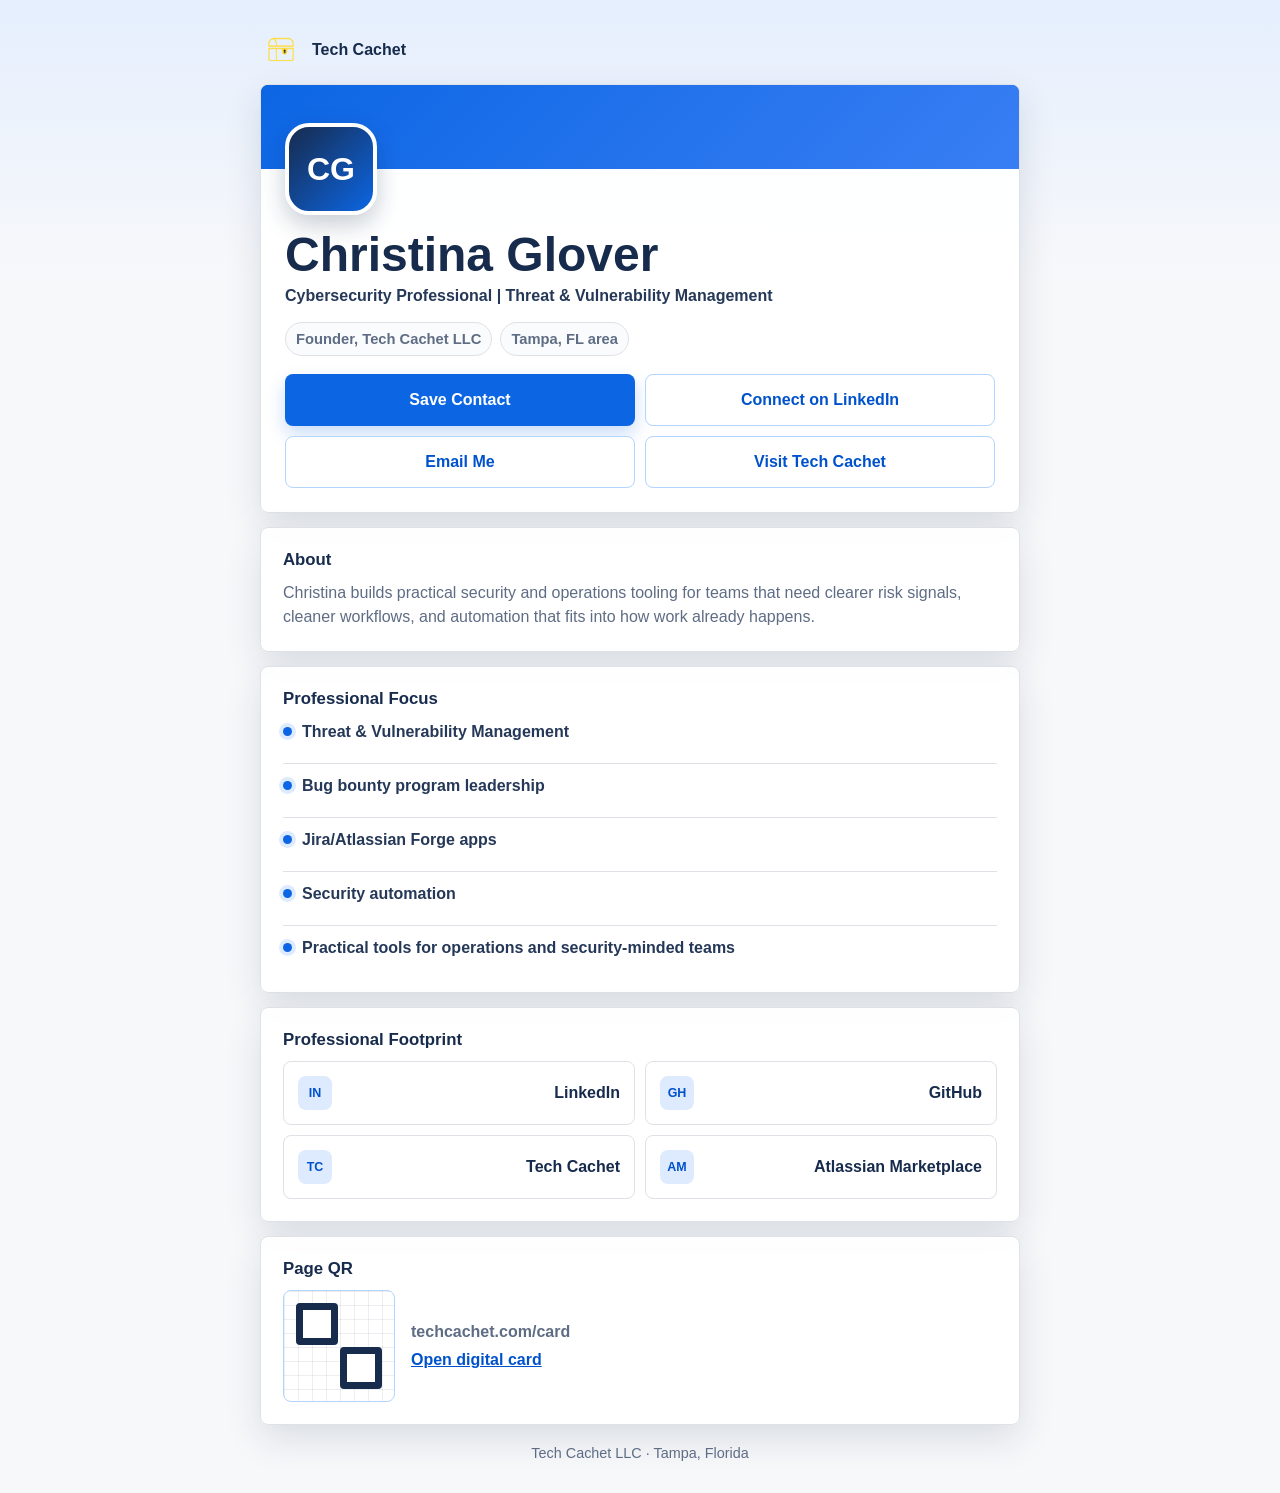
==== card/index.html @ 9b4053a7 "Add digital business card page" ====
<!DOCTYPE html>
<html lang="en">
<head>
<meta charset="UTF-8">
<meta name="viewport" content="width=device-width, initial-scale=1.0, viewport-fit=cover">
<meta name="description" content="Digital business card for Christina Glover, Cybersecurity Professional and Founder of Tech Cachet LLC in the Tampa, FL area. Save contact details, connect on LinkedIn, and explore Tech Cachet.">
<meta name="theme-color" content="#0c66e4">
<link rel="canonical" href="https://techcachet.com/card/">
<link rel="icon" href="/assets/favicon.png" type="image/png" sizes="32x32">
<link rel="icon" href="/assets/favicon-48.png" type="image/png" sizes="48x48">
<link rel="apple-touch-icon" href="/assets/apple-touch-icon.png" sizes="180x180">
<title>Christina Glover | Tech Cachet Digital Card</title>
<style>
:root{
  --bg:#f7f8fa;
  --surface:#ffffff;
  --surface-blue:#f1f7ff;
  --text:#172b4d;
  --muted:#5e6c84;
  --blue:#0c66e4;
  --blue-dark:#0052cc;
  --blue-soft:#deebff;
  --border:#dfe1e6;
  --shadow:0 14px 36px rgba(9,30,66,0.12);
  --radius:8px;
  --max:760px;
}

*{box-sizing:border-box}

html{min-height:100%;background:var(--bg)}

body{
  margin:0;
  min-height:100%;
  font-family:-apple-system,BlinkMacSystemFont,"Segoe UI",Roboto,Helvetica,Arial,sans-serif;
  color:var(--text);
  background:
    linear-gradient(180deg,rgba(222,235,255,0.72) 0,rgba(247,248,250,0) 280px),
    var(--bg);
  line-height:1.5;
  padding:
    max(18px, env(safe-area-inset-top))
    max(16px, env(safe-area-inset-right))
    max(28px, env(safe-area-inset-bottom))
    max(16px, env(safe-area-inset-left));
}

a{color:inherit}

.page{
  width:min(100%,var(--max));
  margin:0 auto;
}

.brand-link{
  display:inline-flex;
  align-items:center;
  gap:10px;
  min-height:44px;
  margin:0 0 12px;
  color:var(--text);
  text-decoration:none;
  font-weight:700;
}

.brand-link img{
  width:42px;
  height:42px;
  object-fit:contain;
}

.brand-link:focus-visible,
.button:focus-visible,
.link-card:focus-visible{
  outline:3px solid rgba(12,102,228,0.32);
  outline-offset:3px;
}

.profile-card,
.section-card{
  background:rgba(255,255,255,0.96);
  border:1px solid var(--border);
  border-radius:var(--radius);
  box-shadow:var(--shadow);
}

.profile-card{
  overflow:hidden;
}

.hero-band{
  height:84px;
  background:
    linear-gradient(135deg,rgba(12,102,228,0.98),rgba(64,130,246,0.86)),
    var(--blue);
}

.profile-body{
  padding:0 18px 20px;
}

.avatar{
  display:grid;
  place-items:center;
  width:92px;
  height:92px;
  margin-top:-46px;
  border:4px solid var(--surface);
  border-radius:24px;
  background:linear-gradient(135deg,#172b4d,#0c66e4);
  color:#fff;
  font-size:2rem;
  font-weight:800;
  letter-spacing:0;
  box-shadow:0 10px 24px rgba(9,30,66,0.22);
}

h1{
  margin:16px 0 4px;
  font-size:clamp(2rem,10vw,3rem);
  line-height:1.02;
  letter-spacing:0;
}

.title{
  margin:0;
  color:#253858;
  font-size:1rem;
  font-weight:700;
}

.meta{
  display:flex;
  flex-wrap:wrap;
  gap:8px;
  margin:14px 0 0;
  padding:0;
  list-style:none;
}

.meta li{
  display:inline-flex;
  align-items:center;
  min-height:32px;
  padding:5px 10px;
  border:1px solid var(--border);
  border-radius:999px;
  background:#fafbfc;
  color:var(--muted);
  font-size:0.92rem;
  font-weight:600;
}

.cta-list{
  display:grid;
  gap:10px;
  margin:18px 0 0;
}

.button{
  display:flex;
  align-items:center;
  justify-content:center;
  min-height:52px;
  padding:13px 16px;
  border:1px solid transparent;
  border-radius:var(--radius);
  text-decoration:none;
  font-weight:800;
  transition:background 0.16s ease,border-color 0.16s ease,color 0.16s ease,transform 0.16s ease,box-shadow 0.16s ease;
  touch-action:manipulation;
}

.button:hover,
.button:active{
  transform:translateY(-1px);
}

.button-primary{
  background:var(--blue);
  color:#fff;
  box-shadow:0 8px 18px rgba(12,102,228,0.22);
}

.button-primary:hover,
.button-primary:active{
  background:var(--blue-dark);
}

.button-secondary{
  background:#fff;
  border-color:#b3d4ff;
  color:var(--blue-dark);
}

.button-secondary:hover,
.button-secondary:active{
  background:var(--surface-blue);
  border-color:var(--blue);
}

.section-card{
  margin-top:14px;
  padding:18px;
}

.section-card h2{
  margin:0 0 10px;
  font-size:1.05rem;
  line-height:1.25;
}

.section-card p{
  margin:0;
  color:var(--muted);
}

.focus-list{
  display:grid;
  gap:9px;
  margin:0;
  padding:0;
  list-style:none;
}

.focus-list li{
  display:flex;
  gap:10px;
  align-items:flex-start;
  padding:10px 0;
  border-top:1px solid var(--border);
  color:#253858;
  font-weight:650;
}

.focus-list li:first-child{
  border-top:0;
  padding-top:0;
}

.focus-list li::before{
  content:"";
  width:9px;
  height:9px;
  margin-top:7px;
  border-radius:50%;
  background:var(--blue);
  box-shadow:0 0 0 4px var(--blue-soft);
  flex:0 0 auto;
}

.link-grid{
  display:grid;
  grid-template-columns:1fr;
  gap:10px;
}

.link-card{
  display:flex;
  align-items:center;
  justify-content:space-between;
  gap:12px;
  min-height:58px;
  padding:14px;
  border:1px solid var(--border);
  border-radius:var(--radius);
  background:#fff;
  color:var(--text);
  text-decoration:none;
  font-weight:800;
  transition:background 0.16s ease,border-color 0.16s ease,transform 0.16s ease,box-shadow 0.16s ease;
}

.link-card:hover,
.link-card:active{
  border-color:#85b8ff;
  background:var(--surface-blue);
  box-shadow:0 8px 18px rgba(9,30,66,0.08);
  transform:translateY(-1px);
}

.link-card span{
  display:inline-flex;
  align-items:center;
  justify-content:center;
  width:34px;
  height:34px;
  border-radius:8px;
  background:var(--blue-soft);
  color:var(--blue-dark);
  font-size:0.78rem;
  letter-spacing:0;
  flex:0 0 auto;
}

.qr-wrap{
  display:grid;
  grid-template-columns:112px 1fr;
  gap:16px;
  align-items:center;
}

.qr-placeholder{
  position:relative;
  width:112px;
  aspect-ratio:1;
  border:1px solid #b3d4ff;
  border-radius:var(--radius);
  background:
    linear-gradient(90deg,rgba(23,43,77,0.08) 1px,transparent 1px),
    linear-gradient(rgba(23,43,77,0.08) 1px,transparent 1px),
    #fff;
  background-size:14px 14px;
}

.qr-placeholder::before,
.qr-placeholder::after{
  content:"";
  position:absolute;
  width:28px;
  height:28px;
  border:7px solid var(--text);
  border-radius:4px;
  background:#fff;
}

.qr-placeholder::before{left:12px;top:12px}
.qr-placeholder::after{right:12px;bottom:12px}

.qr-note strong{
  display:block;
  margin-bottom:4px;
}

.qr-note a{
  color:var(--blue-dark);
  font-weight:800;
  overflow-wrap:anywhere;
}

footer{
  padding:18px 4px 0;
  color:var(--muted);
  text-align:center;
  font-size:0.9rem;
}

@media (min-width:640px){
  body{padding-top:28px}
  .profile-body{padding:0 24px 24px}
  .cta-list{grid-template-columns:repeat(2,1fr)}
  .link-grid{grid-template-columns:repeat(2,1fr)}
  .section-card{padding:22px}
}

@media (hover:none){
  .button:hover,
  .link-card:hover{
    transform:none;
    box-shadow:none;
  }
}
</style>
</head>
<body>
<main class="page" aria-labelledby="card-title">
  <a class="brand-link" href="/" aria-label="Tech Cachet home">
    <img src="/assets/logo.png" alt="" width="42" height="42">
    <span>Tech Cachet</span>
  </a>

  <article class="profile-card">
    <div class="hero-band" aria-hidden="true"></div>
    <div class="profile-body">
      <div class="avatar" aria-hidden="true">CG</div>
      <h1 id="card-title">Christina Glover</h1>
      <p class="title">Cybersecurity Professional | Threat &amp; Vulnerability Management</p>
      <ul class="meta" aria-label="Professional details">
        <li>Founder, Tech Cachet LLC</li>
        <li>Tampa, FL area</li>
      </ul>

      <!-- Update contact actions here when profile URLs or email addresses change. -->
      <nav class="cta-list" aria-label="Primary contact actions">
        <a class="button button-primary" href="/christina-glover.vcf" type="text/vcard">Save Contact</a>
        <a class="button button-secondary" href="https://linkedin.com/in/christina-glover-952b33120">Connect on LinkedIn</a>
        <a class="button button-secondary" href="mailto:christina.glover@techcachet.com">Email Me</a>
        <a class="button button-secondary" href="/">Visit Tech Cachet</a>
      </nav>
    </div>
  </article>

  <section class="section-card" aria-labelledby="intro-heading">
    <h2 id="intro-heading">About</h2>
    <p>Christina builds practical security and operations tooling for teams that need clearer risk signals, cleaner workflows, and automation that fits into how work already happens.</p>
  </section>

  <section class="section-card" aria-labelledby="focus-heading">
    <h2 id="focus-heading">Professional Focus</h2>
    <ul class="focus-list">
      <li>Threat &amp; Vulnerability Management</li>
      <li>Bug bounty program leadership</li>
      <li>Jira/Atlassian Forge apps</li>
      <li>Security automation</li>
      <li>Practical tools for operations and security-minded teams</li>
    </ul>
  </section>

  <section class="section-card" aria-labelledby="links-heading">
    <h2 id="links-heading">Professional Footprint</h2>
    <!-- Update professional footprint links here. -->
    <div class="link-grid">
      <a class="link-card" href="https://linkedin.com/in/christina-glover-952b33120"><span>IN</span>LinkedIn</a>
      <a class="link-card" href="https://github.com/techcachet"><span>GH</span>GitHub</a>
      <a class="link-card" href="/"><span>TC</span>Tech Cachet</a>
      <a class="link-card" href="https://marketplace.atlassian.com/vendors/703901290/tech-cachet"><span>AM</span>Atlassian Marketplace</a>
    </div>
  </section>

  <section class="section-card" aria-labelledby="qr-heading">
    <h2 id="qr-heading">Page QR</h2>
    <div class="qr-wrap">
      <div class="qr-placeholder" role="img" aria-label="QR code placeholder for techcachet.com/card"></div>
      <p class="qr-note"><strong>techcachet.com/card</strong><a href="https://techcachet.com/card/">Open digital card</a></p>
    </div>
  </section>
</main>

<footer>
  Tech Cachet LLC &middot; Tampa, Florida
</footer>
</body>
</html>
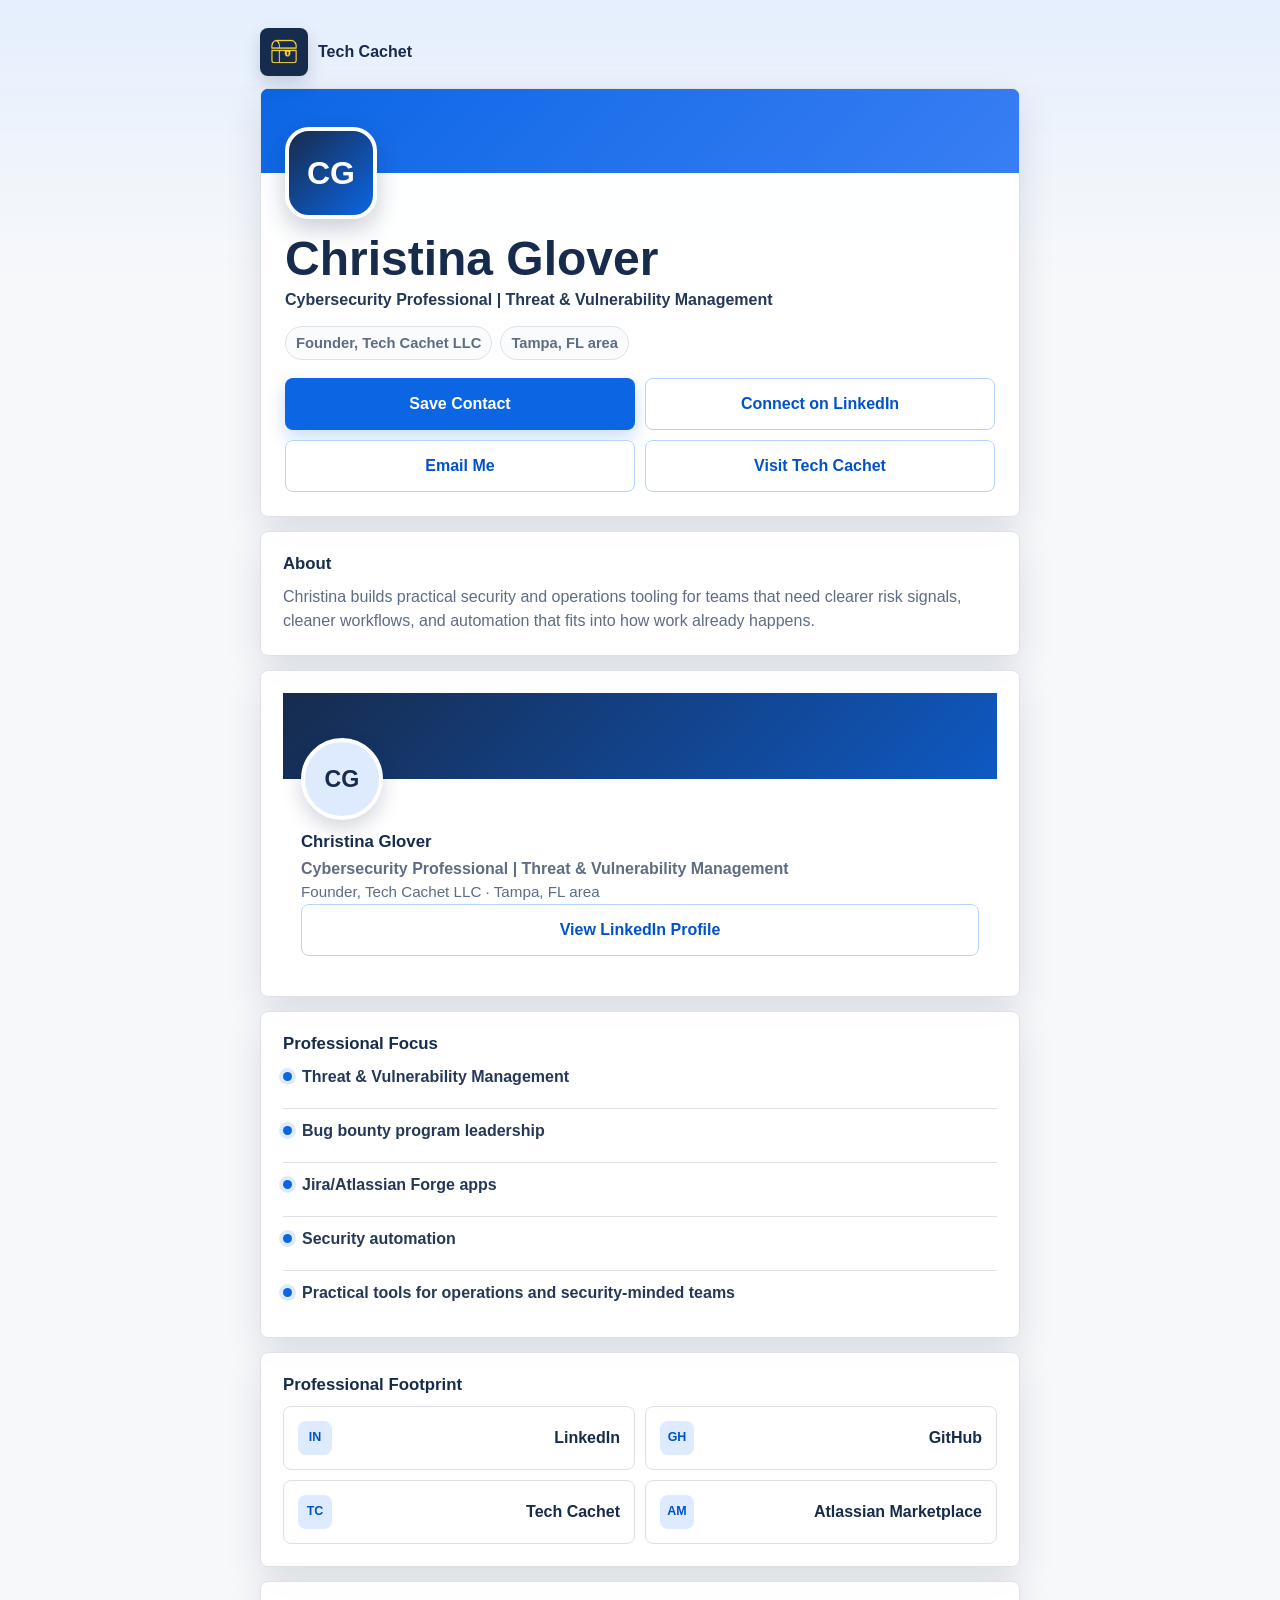
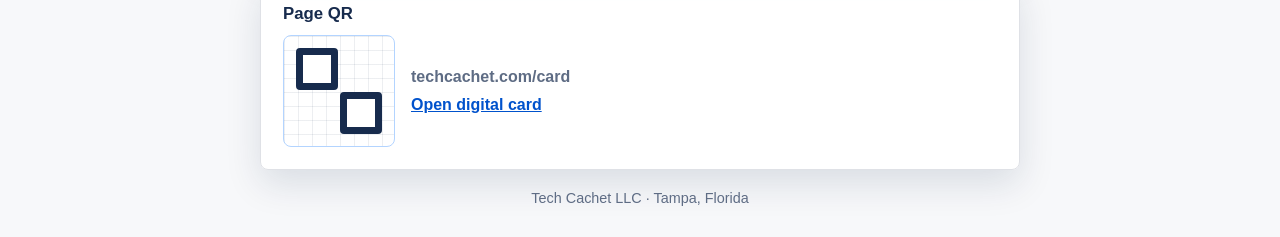
==== commit 9ffbeb80: "Add LinkedIn-style preview to card" ====
--- a/card/index.html
+++ b/card/index.html
@@ -64,7 +64,17 @@
   font-weight:700;
 }
 
-.brand-link img{
+.brand-mark{
+  display:inline-grid;
+  place-items:center;
+  width:48px;
+  height:48px;
+  border-radius:8px;
+  background:#172b4d;
+  box-shadow:0 8px 18px rgba(9,30,66,0.16);
+}
+
+.brand-mark img{
   width:42px;
   height:42px;
   object-fit:contain;
@@ -294,6 +304,54 @@
   flex:0 0 auto;
 }
 
+.social-preview{
+  padding:0;
+  overflow:hidden;
+}
+
+.linkedin-cover{
+  min-height:86px;
+  background:
+    linear-gradient(135deg,rgba(23,43,77,0.96),rgba(12,102,228,0.78)),
+    #172b4d;
+}
+
+.linkedin-body{
+  position:relative;
+  padding:0 18px 18px;
+}
+
+.linkedin-photo{
+  display:grid;
+  place-items:center;
+  width:82px;
+  height:82px;
+  margin-top:-41px;
+  border:4px solid #fff;
+  border-radius:50%;
+  background:#deebff;
+  color:#172b4d;
+  font-size:1.45rem;
+  font-weight:800;
+  box-shadow:0 8px 20px rgba(9,30,66,0.18);
+}
+
+.linkedin-body h2{
+  margin:12px 0 4px;
+}
+
+.linkedin-role{
+  margin:0;
+  color:#253858;
+  font-weight:700;
+}
+
+.linkedin-meta{
+  margin:5px 0 14px;
+  color:var(--muted);
+  font-size:0.95rem;
+}
+
 .qr-wrap{
   display:grid;
   grid-template-columns:112px 1fr;
@@ -366,7 +424,7 @@
 <body>
 <main class="page" aria-labelledby="card-title">
   <a class="brand-link" href="/" aria-label="Tech Cachet home">
-    <img src="/assets/logo.png" alt="" width="42" height="42">
+    <span class="brand-mark"><img src="/assets/logo.png" alt="" width="42" height="42"></span>
     <span>Tech Cachet</span>
   </a>
 
@@ -396,6 +454,18 @@
     <p>Christina builds practical security and operations tooling for teams that need clearer risk signals, cleaner workflows, and automation that fits into how work already happens.</p>
   </section>
 
+  <section class="section-card social-preview" aria-labelledby="linkedin-preview-heading">
+    <div class="linkedin-cover" aria-hidden="true"></div>
+    <div class="linkedin-body">
+      <!-- Replace this initials block with a profile image when one is added to /assets/. -->
+      <div class="linkedin-photo" aria-hidden="true">CG</div>
+      <h2 id="linkedin-preview-heading">Christina Glover</h2>
+      <p class="linkedin-role">Cybersecurity Professional | Threat &amp; Vulnerability Management</p>
+      <p class="linkedin-meta">Founder, Tech Cachet LLC &middot; Tampa, FL area</p>
+      <a class="button button-secondary" href="https://linkedin.com/in/christina-glover-952b33120">View LinkedIn Profile</a>
+    </div>
+  </section>
+
   <section class="section-card" aria-labelledby="focus-heading">
     <h2 id="focus-heading">Professional Focus</h2>
     <ul class="focus-list">
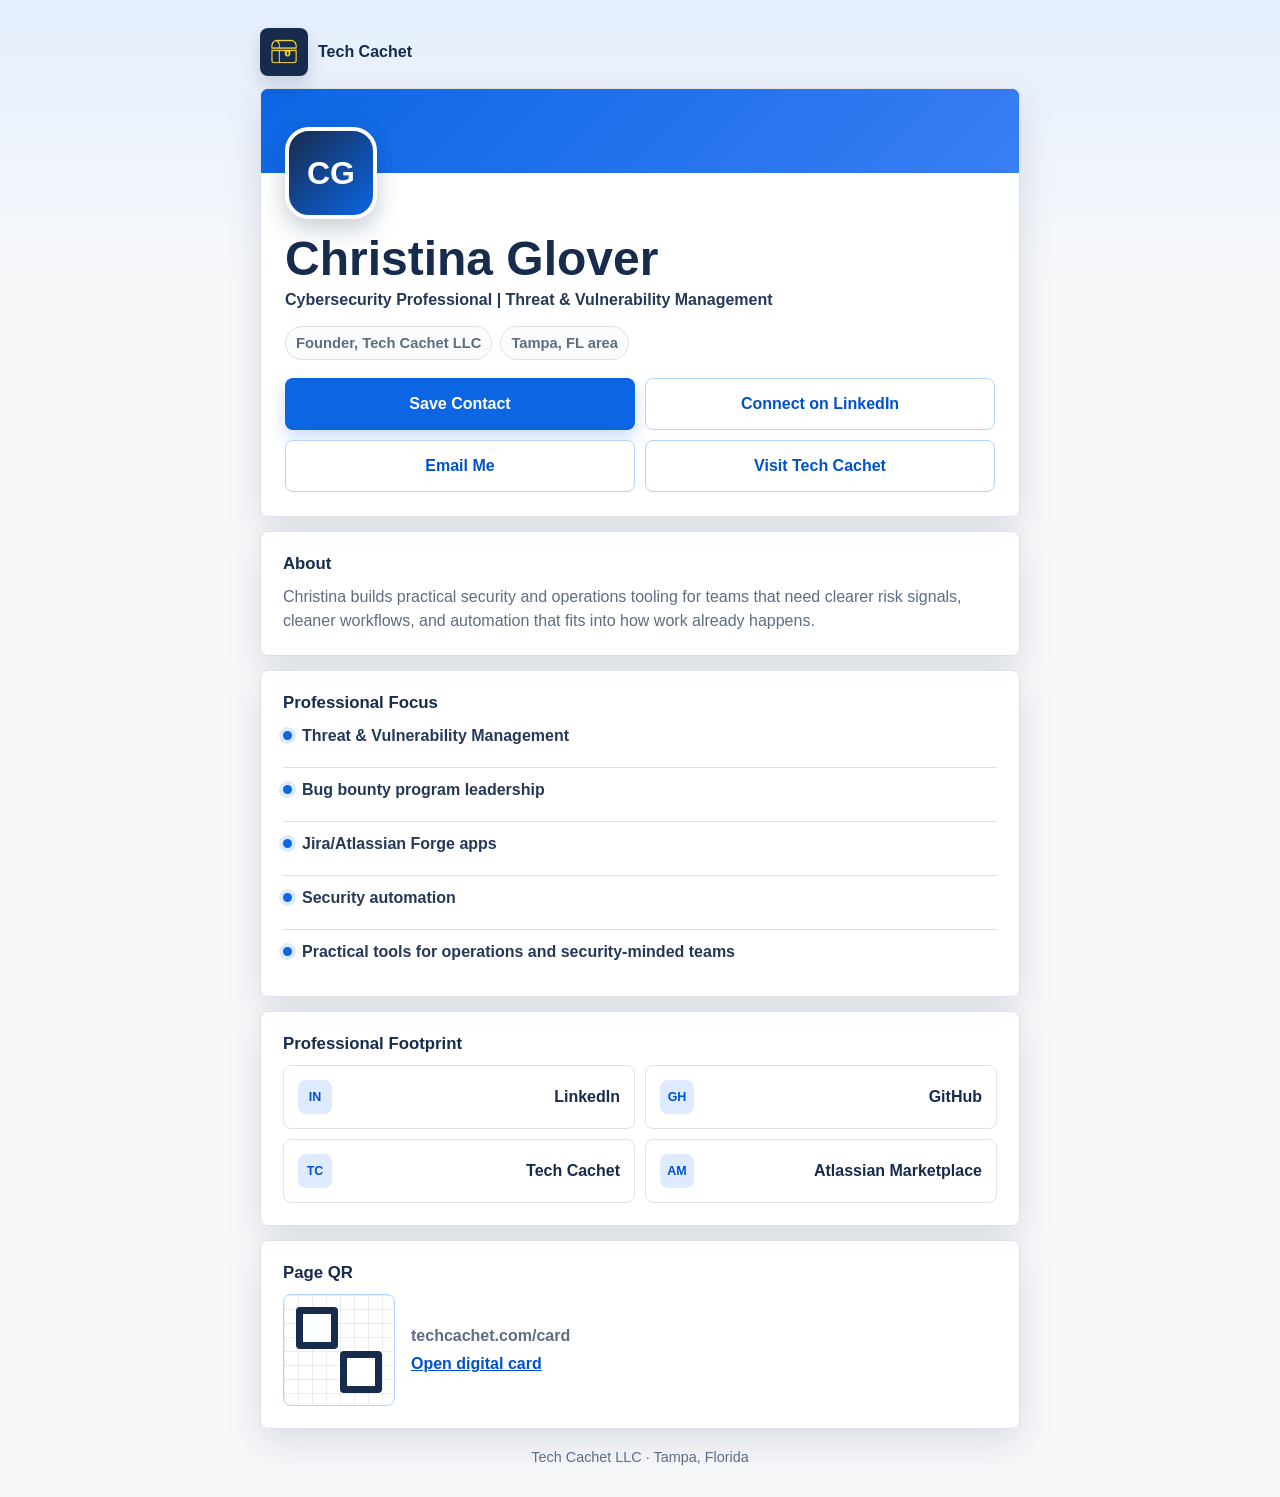
==== commit 15a82738: "Remove LinkedIn preview from card" ====
--- a/card/index.html
+++ b/card/index.html
@@ -304,54 +304,6 @@
   flex:0 0 auto;
 }
 
-.social-preview{
-  padding:0;
-  overflow:hidden;
-}
-
-.linkedin-cover{
-  min-height:86px;
-  background:
-    linear-gradient(135deg,rgba(23,43,77,0.96),rgba(12,102,228,0.78)),
-    #172b4d;
-}
-
-.linkedin-body{
-  position:relative;
-  padding:0 18px 18px;
-}
-
-.linkedin-photo{
-  display:grid;
-  place-items:center;
-  width:82px;
-  height:82px;
-  margin-top:-41px;
-  border:4px solid #fff;
-  border-radius:50%;
-  background:#deebff;
-  color:#172b4d;
-  font-size:1.45rem;
-  font-weight:800;
-  box-shadow:0 8px 20px rgba(9,30,66,0.18);
-}
-
-.linkedin-body h2{
-  margin:12px 0 4px;
-}
-
-.linkedin-role{
-  margin:0;
-  color:#253858;
-  font-weight:700;
-}
-
-.linkedin-meta{
-  margin:5px 0 14px;
-  color:var(--muted);
-  font-size:0.95rem;
-}
-
 .qr-wrap{
   display:grid;
   grid-template-columns:112px 1fr;
@@ -454,18 +406,6 @@
     <p>Christina builds practical security and operations tooling for teams that need clearer risk signals, cleaner workflows, and automation that fits into how work already happens.</p>
   </section>
 
-  <section class="section-card social-preview" aria-labelledby="linkedin-preview-heading">
-    <div class="linkedin-cover" aria-hidden="true"></div>
-    <div class="linkedin-body">
-      <!-- Replace this initials block with a profile image when one is added to /assets/. -->
-      <div class="linkedin-photo" aria-hidden="true">CG</div>
-      <h2 id="linkedin-preview-heading">Christina Glover</h2>
-      <p class="linkedin-role">Cybersecurity Professional | Threat &amp; Vulnerability Management</p>
-      <p class="linkedin-meta">Founder, Tech Cachet LLC &middot; Tampa, FL area</p>
-      <a class="button button-secondary" href="https://linkedin.com/in/christina-glover-952b33120">View LinkedIn Profile</a>
-    </div>
-  </section>
-
   <section class="section-card" aria-labelledby="focus-heading">
     <h2 id="focus-heading">Professional Focus</h2>
     <ul class="focus-list">
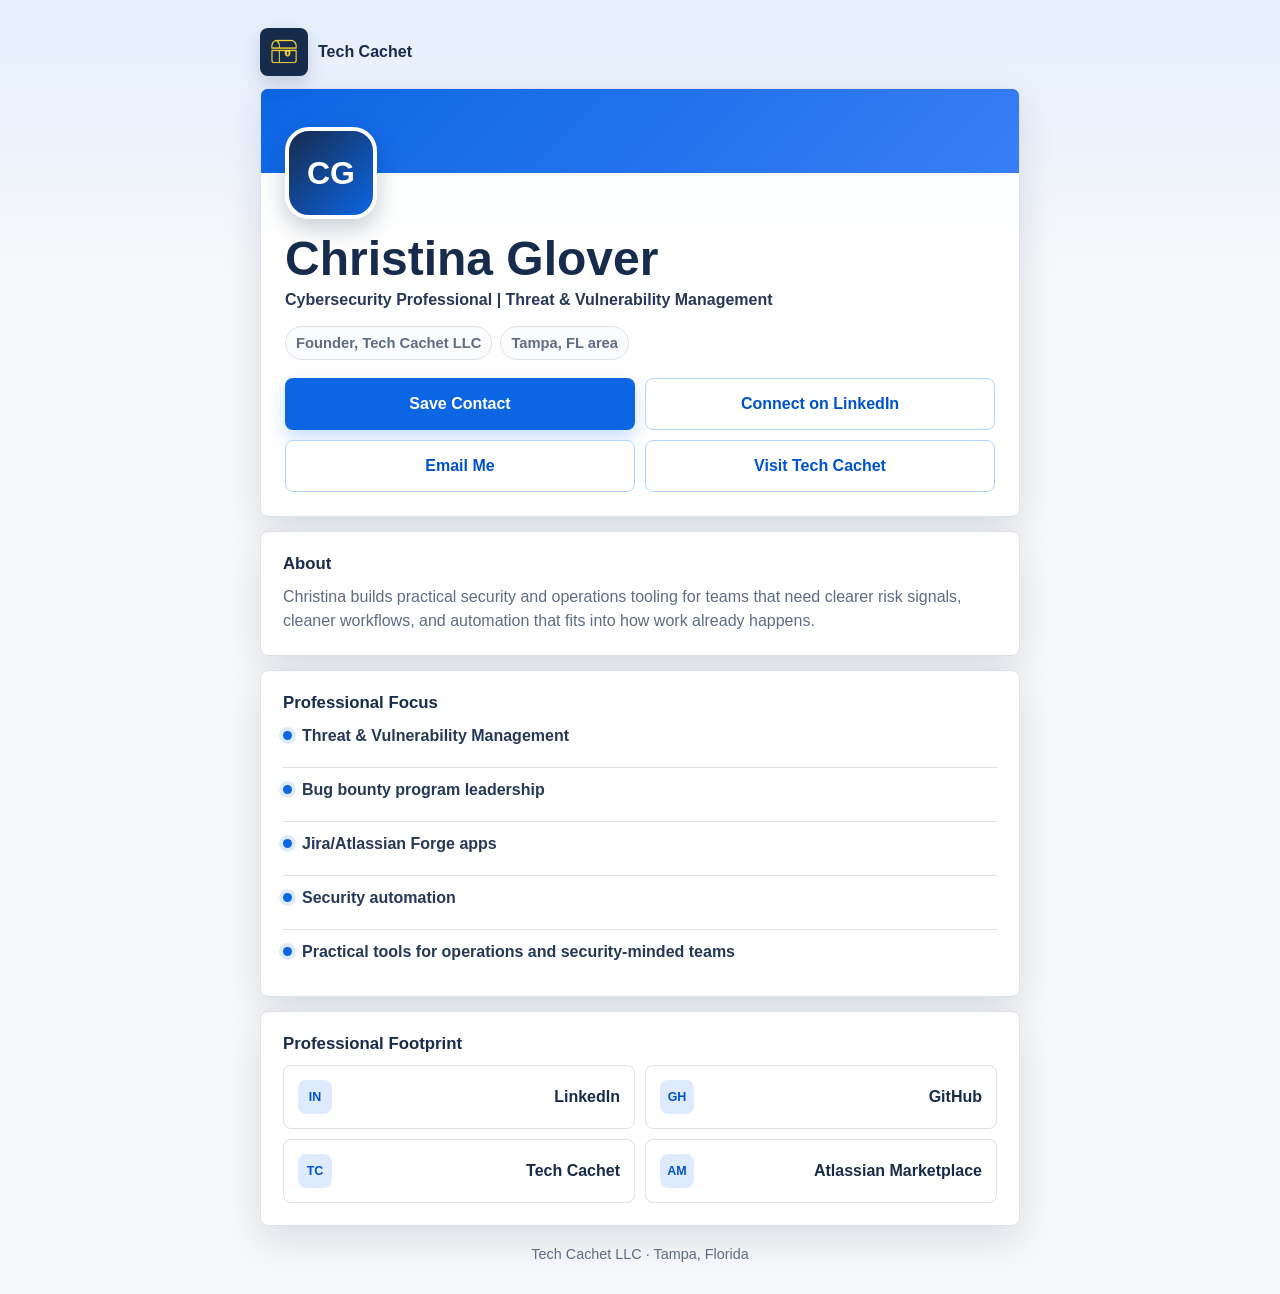
==== commit d660c4eb: "Remove QR placeholder from card" ====
--- a/card/index.html
+++ b/card/index.html
@@ -304,51 +304,6 @@
   flex:0 0 auto;
 }
 
-.qr-wrap{
-  display:grid;
-  grid-template-columns:112px 1fr;
-  gap:16px;
-  align-items:center;
-}
-
-.qr-placeholder{
-  position:relative;
-  width:112px;
-  aspect-ratio:1;
-  border:1px solid #b3d4ff;
-  border-radius:var(--radius);
-  background:
-    linear-gradient(90deg,rgba(23,43,77,0.08) 1px,transparent 1px),
-    linear-gradient(rgba(23,43,77,0.08) 1px,transparent 1px),
-    #fff;
-  background-size:14px 14px;
-}
-
-.qr-placeholder::before,
-.qr-placeholder::after{
-  content:"";
-  position:absolute;
-  width:28px;
-  height:28px;
-  border:7px solid var(--text);
-  border-radius:4px;
-  background:#fff;
-}
-
-.qr-placeholder::before{left:12px;top:12px}
-.qr-placeholder::after{right:12px;bottom:12px}
-
-.qr-note strong{
-  display:block;
-  margin-bottom:4px;
-}
-
-.qr-note a{
-  color:var(--blue-dark);
-  font-weight:800;
-  overflow-wrap:anywhere;
-}
-
 footer{
   padding:18px 4px 0;
   color:var(--muted);
@@ -428,13 +383,6 @@
     </div>
   </section>
 
-  <section class="section-card" aria-labelledby="qr-heading">
-    <h2 id="qr-heading">Page QR</h2>
-    <div class="qr-wrap">
-      <div class="qr-placeholder" role="img" aria-label="QR code placeholder for techcachet.com/card"></div>
-      <p class="qr-note"><strong>techcachet.com/card</strong><a href="https://techcachet.com/card/">Open digital card</a></p>
-    </div>
-  </section>
 </main>
 
 <footer>
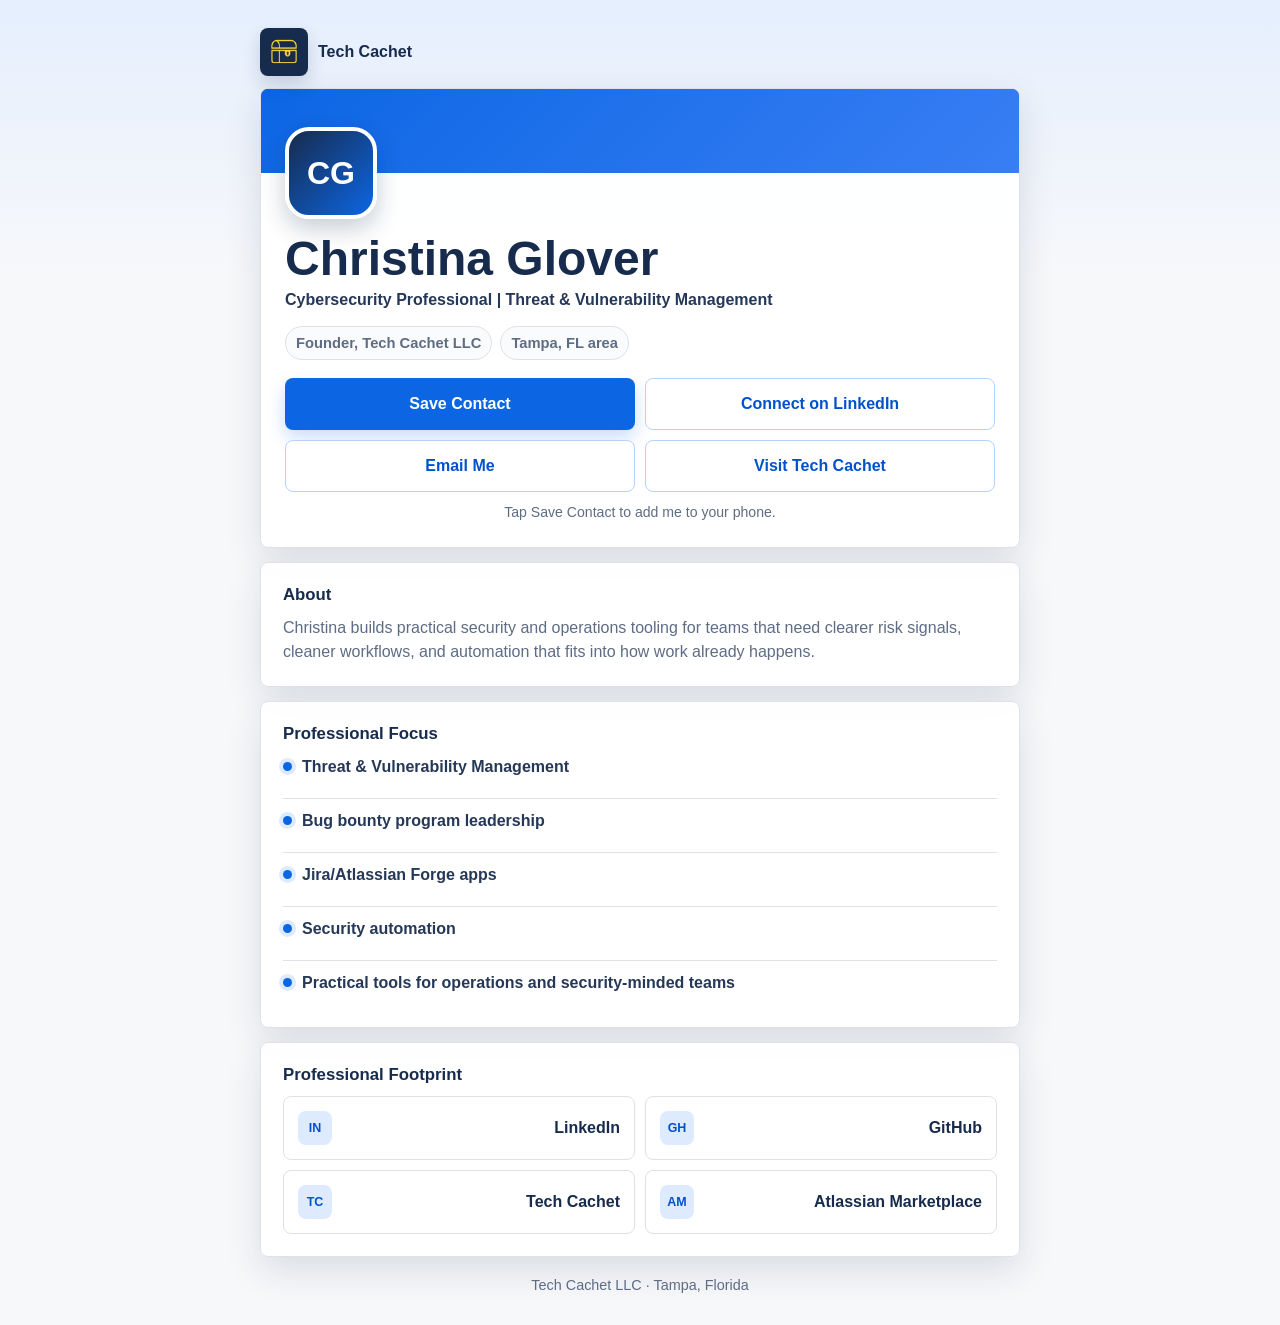
==== commit 3cb21adc: "Add save contact helper text" ====
--- a/card/index.html
+++ b/card/index.html
@@ -168,6 +168,13 @@
   margin:18px 0 0;
 }
 
+.cta-hint{
+  margin:10px 0 0;
+  color:var(--muted);
+  font-size:0.88rem;
+  text-align:center;
+}
+
 .button{
   display:flex;
   align-items:center;
@@ -353,6 +360,7 @@
         <a class="button button-secondary" href="mailto:christina.glover@techcachet.com">Email Me</a>
         <a class="button button-secondary" href="/">Visit Tech Cachet</a>
       </nav>
+      <p class="cta-hint">Tap Save Contact to add me to your phone.</p>
     </div>
   </article>
 
